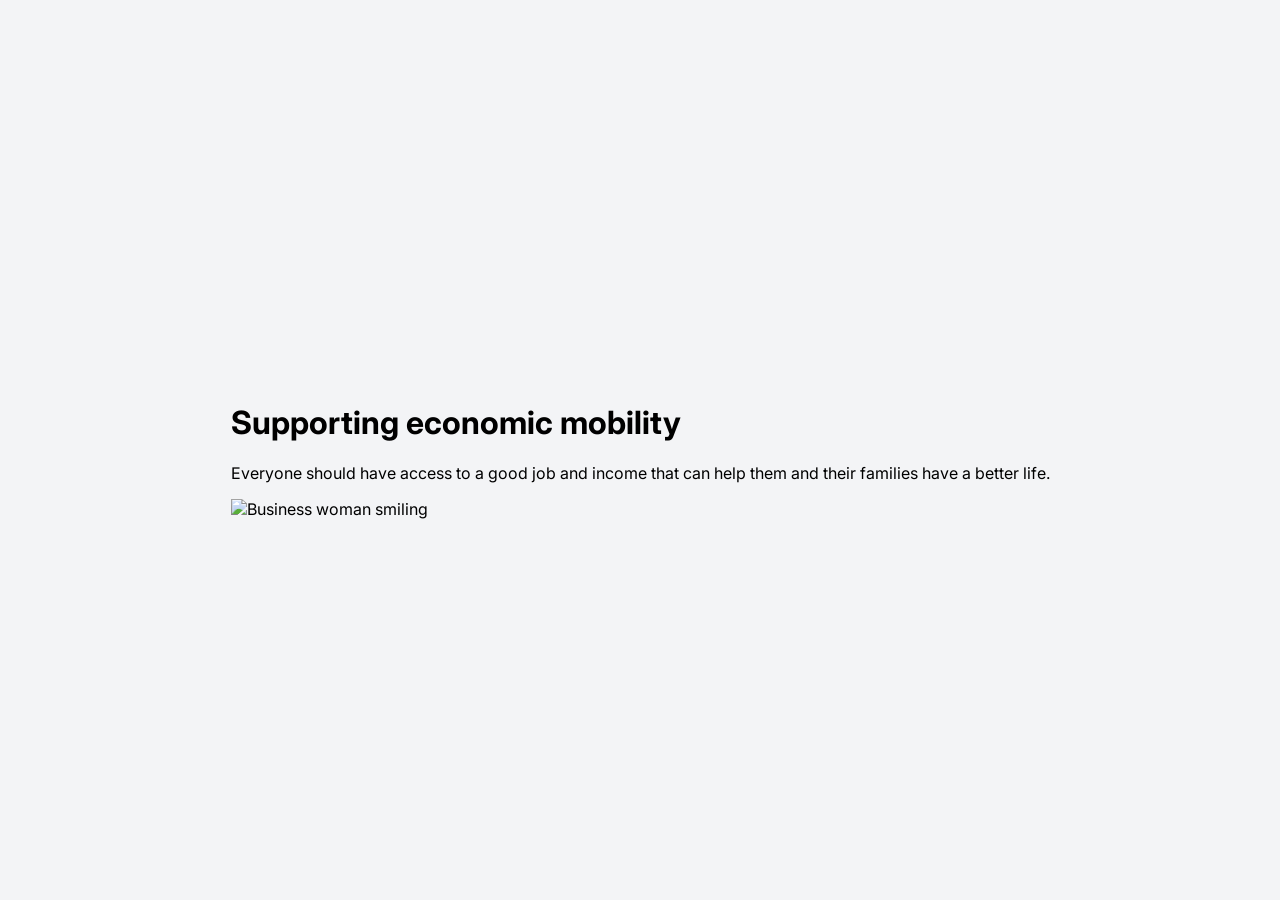
==== assignment/index.html @ f92e91b3 "assignment-update01" ====
<!DOCTYPE html>
<html lang="th">
<head>
    <meta charset="UTF-8">
    <meta name="viewport" content="width=device-width, initial-scale=1.0">
    <title>Supporting Economic Mobility</title>
    <script src="https://cdn.tailwindcss.com"></script>
    <link href="https://fonts.googleapis.com/css2?family=Inter:wght@400;700&display=swap" rel="stylesheet">
    <style>
        body {
            font-family: 'Inter', sans-serif;
            background-color: #f3f4f6;
            display: flex;
            justify-content: center;
            align-items: center;
            min-height: 100vh;
            margin: 0;
        }
    </style>
</head>
<body>

    <div class="bg-white w-full max-w-2xl border-4 border-blue-600 overflow-hidden shadow-2xl">
        
        <div class="p-8 pt-10">
            <h1 class="text-5xl font-extrabold text-slate-900 leading-tight mb-4">
                Supporting economic mobility
            </h1>
            <p class="text-sm font-bold text-slate-800 max-w-md leading-relaxed">
                Everyone should have access to a good job and income that can help them 
                and their families have a better life.
            </p>
        </div>

        <div class="w-full h-96 overflow-hidden">
            <img 
                src="https://images.unsplash.com/photo-1573496359142-b8d87734a5a2?ixlib=rb-4.0.3&auto=format&fit=crop&w=1000&q=80" 
                alt="Business woman smiling" 
                class="w-full h-full object-cover object-top"
            >
        </div>

    </div>

</body>
</html>
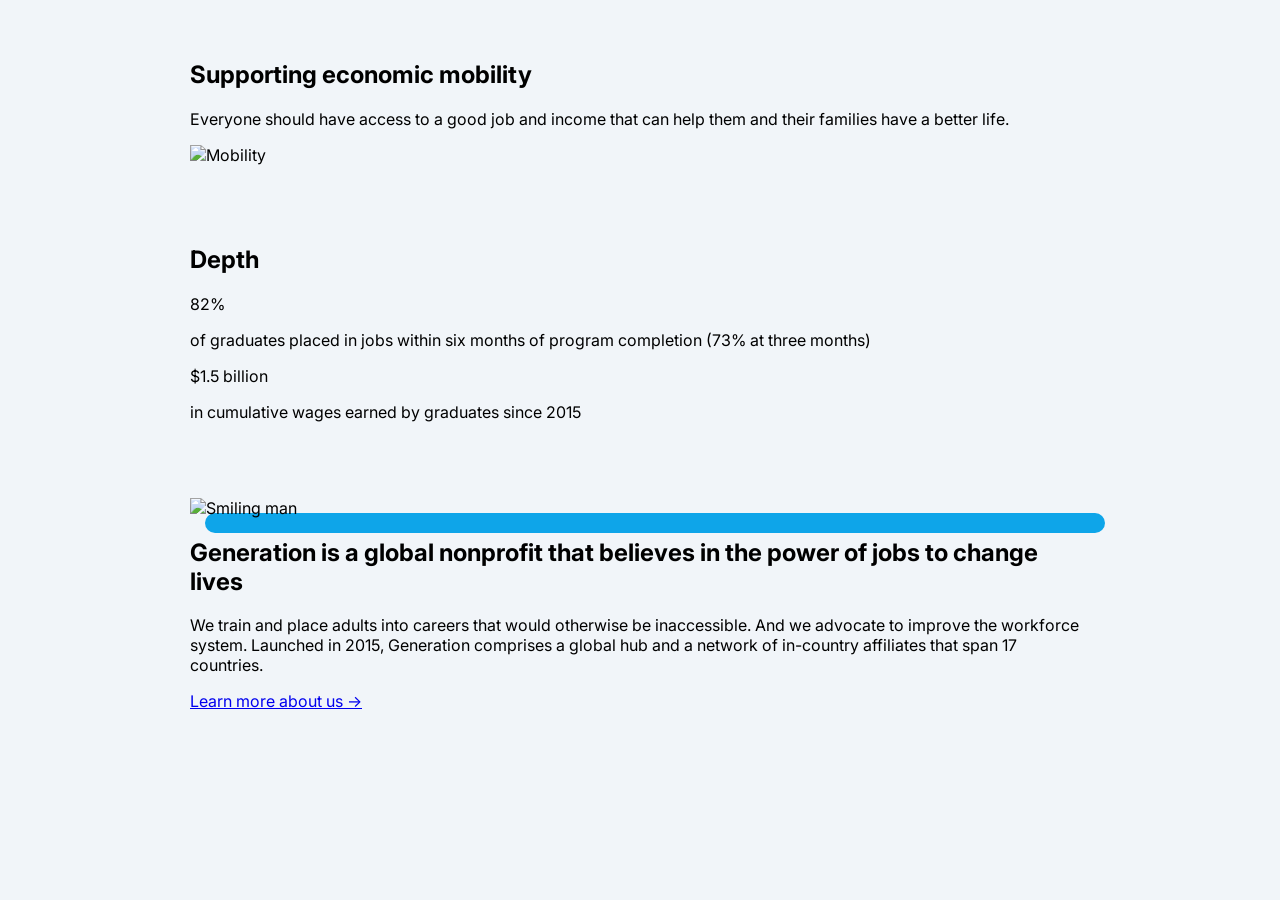
==== commit 981f6abe: "assignment-update02" ====
--- a/assignment/index.html
+++ b/assignment/index.html
@@ -3,42 +3,110 @@
 <head>
     <meta charset="UTF-8">
     <meta name="viewport" content="width=device-width, initial-scale=1.0">
-    <title>Supporting Economic Mobility</title>
+    <title>Generation Portfolio Stack</title>
     <script src="https://cdn.tailwindcss.com"></script>
-    <link href="https://fonts.googleapis.com/css2?family=Inter:wght@400;700&display=swap" rel="stylesheet">
+    <link href="https://fonts.googleapis.com/css2?family=Inter:wght@400;600;700;800&display=swap" rel="stylesheet">
     <style>
         body {
             font-family: 'Inter', sans-serif;
-            background-color: #f3f4f6;
+            background-color: #f1f5f9;
+            margin: 0;
+            padding: 40px 20px;
+        }
+        .main-container {
+            max-width: 900px;
+            margin: 0 auto;
             display: flex;
-            justify-content: center;
-            align-items: center;
-            min-height: 100vh;
-            margin: 0;
+            flex-direction: column;
+            gap: 60px; /* ระยะห่างระหว่างแต่ละหน้า */
+        }
+        /* ลูกเล่นกรอบรูปมนและเงาสีฟ้าตามภาพล่าสุด */
+        .blue-accent-frame {
+            position: relative;
+            z-index: 1;
+        }
+        .blue-accent-frame::before {
+            content: "";
+            position: absolute;
+            bottom: -15px;
+            right: -15px;
+            width: 100%;
+            height: 100%;
+            background-color: #0ea5e9; /* สีฟ้า */
+            border-radius: 2rem;
+            z-index: -1;
         }
     </style>
 </head>
 <body>
 
-    <div class="bg-white w-full max-w-2xl border-4 border-blue-600 overflow-hidden shadow-2xl">
-        
-        <div class="p-8 pt-10">
-            <h1 class="text-5xl font-extrabold text-slate-900 leading-tight mb-4">
-                Supporting economic mobility
-            </h1>
-            <p class="text-sm font-bold text-slate-800 max-w-md leading-relaxed">
-                Everyone should have access to a good job and income that can help them 
-                and their families have a better life.
-            </p>
-        </div>
+    <div class="main-container">
 
-        <div class="w-full h-96 overflow-hidden">
-            <img 
-                src="https://images.unsplash.com/photo-1573496359142-b8d87734a5a2?ixlib=rb-4.0.3&auto=format&fit=crop&w=1000&q=80" 
-                alt="Business woman smiling" 
-                class="w-full h-full object-cover object-top"
-            >
-        </div>
+        <section class="bg-white border-4 border-blue-600 overflow-hidden shadow-xl rounded-lg">
+            <div class="p-8 md:p-12">
+                <h1 class="text-5xl font-extrabold text-slate-900 leading-tight mb-6">
+                    Supporting economic mobility
+                </h1>
+                <p class="text-lg font-bold text-slate-800 max-w-2xl">
+                    Everyone should have access to a good job and income that can help them 
+                    and their families have a better life.
+                </p>
+            </div>
+            <div class="w-full h-96">
+                <img src="https://images.unsplash.com/photo-1573496359142-b8d87734a5a2?auto=format&fit=crop&w=1200&q=80" 
+                     class="w-full h-full object-cover object-top" alt="Mobility">
+            </div>
+        </section>
+
+
+        <section class="bg-white border border-slate-200 p-10 shadow-lg rounded-xl">
+            <h2 class="text-4xl font-bold text-slate-950 mb-12 border-b pb-4">Depth</h2>
+            <div class="space-y-8">
+                <div class="flex flex-col md:flex-row items-center gap-8">
+                    <div class="bg-green-500 text-white text-6xl font-black px-10 py-8 rounded-2xl shadow-md">82%</div>
+                    <p class="text-xl text-slate-900 font-semibold leading-relaxed">
+                        of graduates placed in jobs within six months of program completion 
+                        <span class="text-slate-500 block text-lg font-normal mt-1">(73% at three months)</span>
+                    </p>
+                </div>
+                <div class="flex flex-col md:flex-row items-center gap-8">
+                    <div class="bg-green-500 text-white text-5xl font-black px-10 py-8 rounded-2xl shadow-md whitespace-nowrap">$1.5 billion</div>
+                    <p class="text-xl text-slate-900 font-semibold leading-relaxed">
+                        in cumulative wages earned by graduates since 2015
+                    </p>
+                </div>
+            </div>
+        </section>
+
+
+        <section class="bg-white border border-slate-200 p-8 md:p-16 shadow-lg rounded-xl flex flex-col md:flex-row gap-12 items-center">
+            
+            <div class="w-full md:w-1/2">
+                <div class="blue-accent-frame">
+                    <img src="https://images.unsplash.com/photo-1507003211169-0a1dd7228f2d?auto=format&fit=crop&w=800&q=80" 
+                         class="rounded-[2rem] w-full aspect-square object-cover shadow-inner" 
+                         alt="Smiling man">
+                </div>
+            </div>
+
+            <div class="w-full md:w-1/2 flex flex-col gap-6">
+                <h2 class="text-4xl md:text-5xl font-extrabold text-slate-900 leading-tight">
+                    Generation is a global nonprofit that believes in the power of jobs to change lives
+                </h2>
+                <p class="text-slate-600 leading-relaxed text-lg">
+                    We train and place adults into careers that would otherwise be inaccessible. 
+                    And we advocate to improve the workforce system. Launched in 2015, 
+                    Generation comprises a global hub and a network of in-country affiliates 
+                    that span 17 countries.
+                </p>
+                
+                <a href="#" class="mt-4 inline-flex items-center justify-between w-fit px-6 py-3 bg-sky-200 border-2 border-slate-900 rounded-lg font-bold text-slate-900 hover:bg-sky-300 transition-colors shadow-[4px_4px_0px_0px_rgba(0,0,0,1)]">
+                    Learn more about us 
+                    <span class="ml-4">→</span>
+                </a>
+            </div>
+
+        </section>
 
     </div>
 
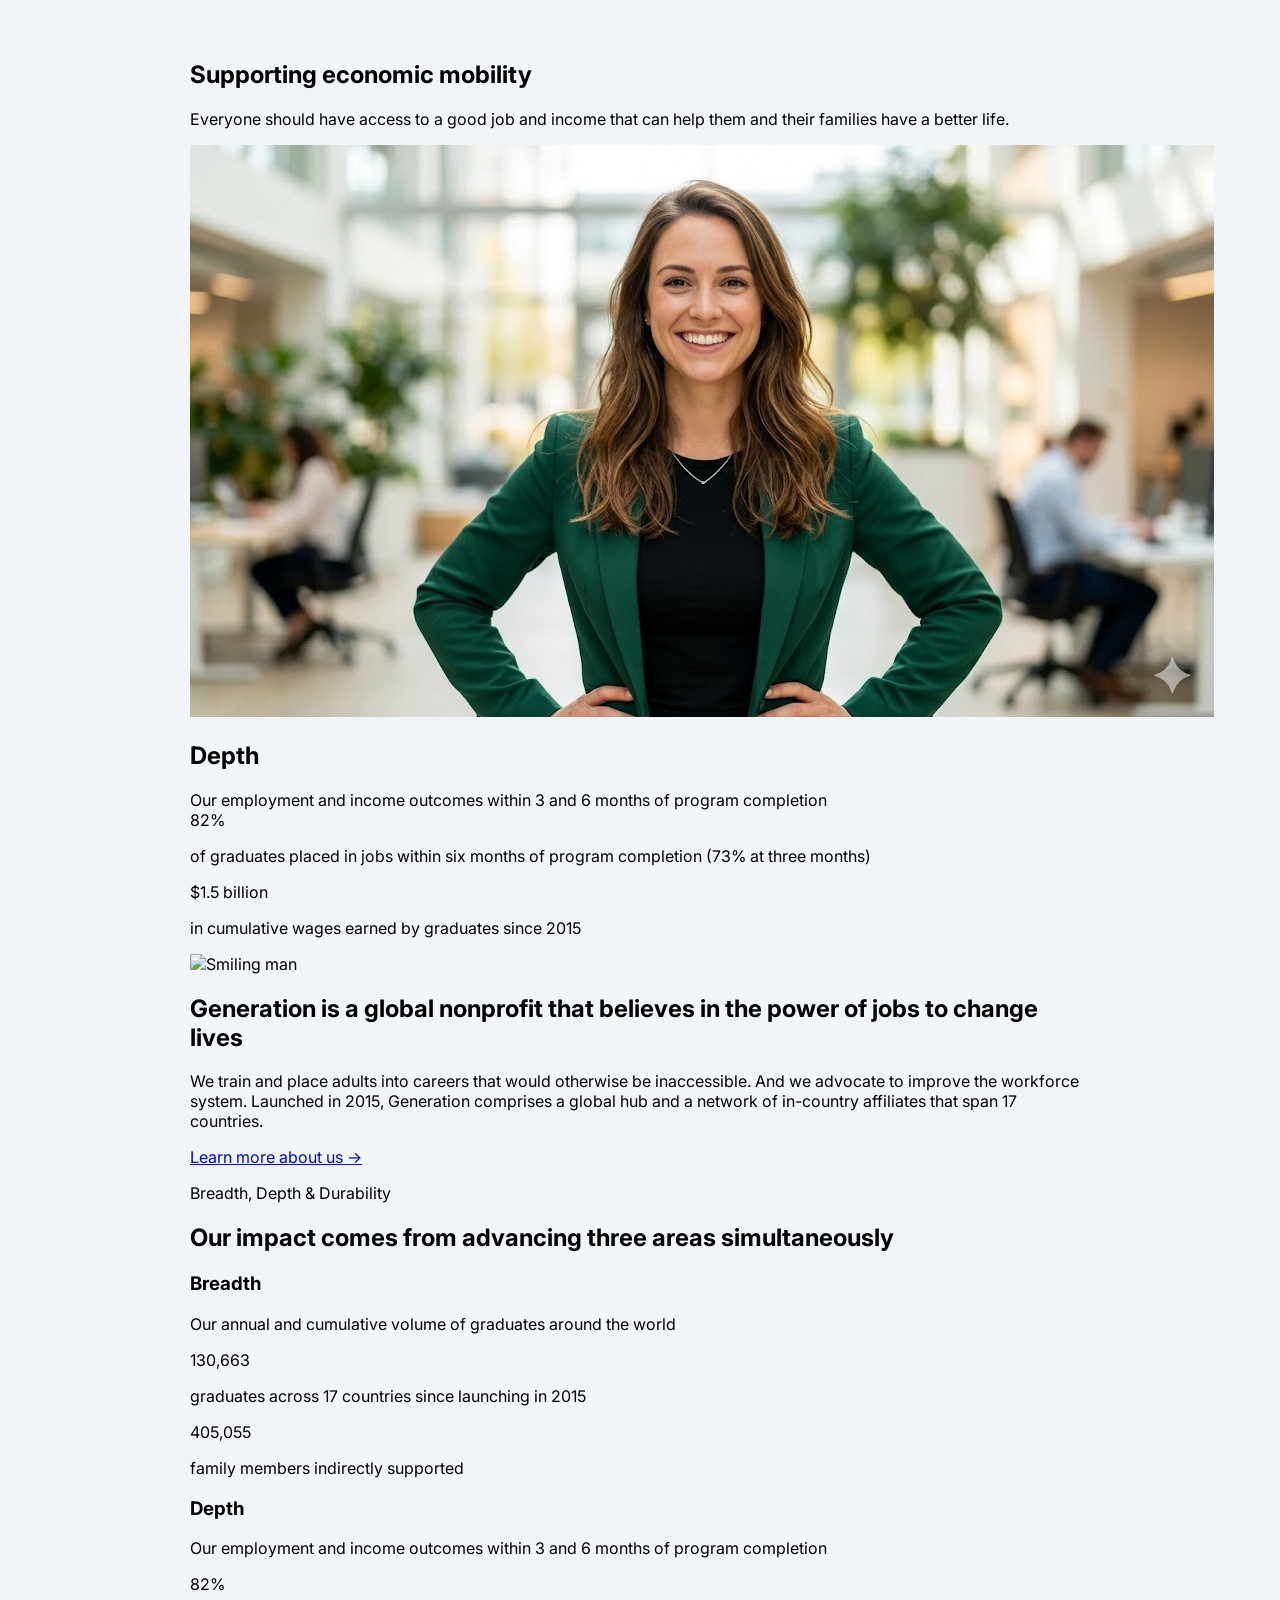
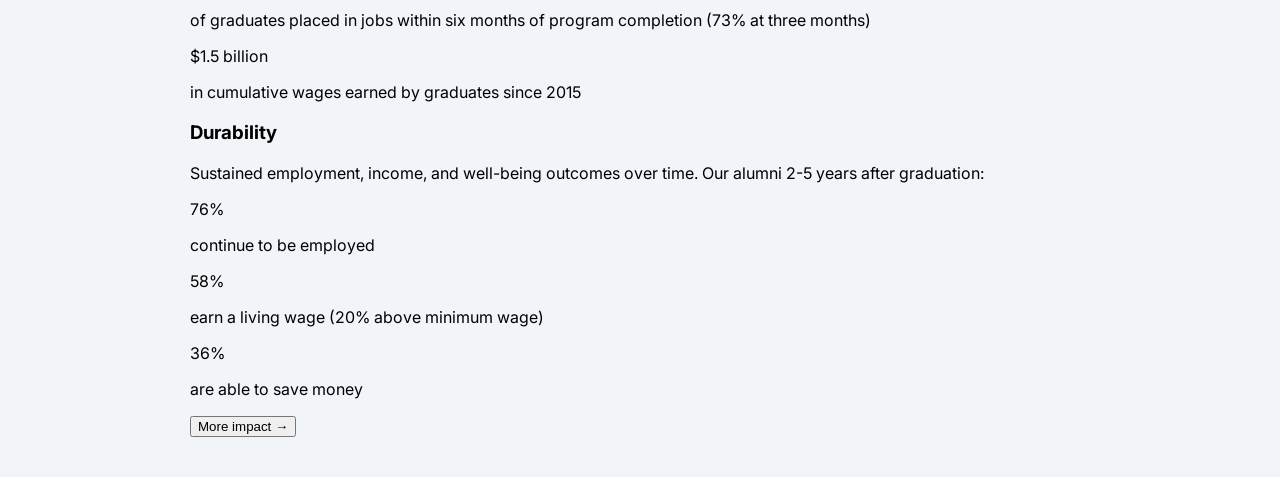
==== commit a1cf2290: "Breadth-depth-durability" ====
--- a/assignment/index.html
+++ b/assignment/index.html
@@ -18,31 +18,15 @@
             margin: 0 auto;
             display: flex;
             flex-direction: column;
-            gap: 60px; /* ระยะห่างระหว่างแต่ละหน้า */
         }
-        /* ลูกเล่นกรอบรูปมนและเงาสีฟ้าตามภาพล่าสุด */
-        .blue-accent-frame {
-            position: relative;
-            z-index: 1;
-        }
-        .blue-accent-frame::before {
-            content: "";
-            position: absolute;
-            bottom: -15px;
-            right: -15px;
-            width: 100%;
-            height: 100%;
-            background-color: #0ea5e9; /* สีฟ้า */
-            border-radius: 2rem;
-            z-index: -1;
-        }
+        
     </style>
 </head>
 <body>
 
     <div class="main-container">
 
-        <section class="bg-white border-4 border-blue-600 overflow-hidden shadow-xl rounded-lg">
+        <section class="bg-white border border-slate-200 overflow-hidden p-10 shadow-lg rounded-xl">
             <div class="p-8 md:p-12">
                 <h1 class="text-5xl font-extrabold text-slate-900 leading-tight mb-6">
                     Supporting economic mobility
@@ -52,15 +36,22 @@
                     and their families have a better life.
                 </p>
             </div>
-            <div class="w-full h-96">
-                <img src="https://images.unsplash.com/photo-1573496359142-b8d87734a5a2?auto=format&fit=crop&w=1200&q=80" 
-                     class="w-full h-full object-cover object-top" alt="Mobility">
-            </div>
+            <div class="w-full h-96 bg-slate-50 flex justify-center items-center overflow-hidden">
+    <img 
+    src="w1.jpg" 
+    class="max-w-full max-h-full object-contain" 
+    alt="Beautiful and confident woman in professional setting"
+
+>
+</div>
         </section>
 
 
         <section class="bg-white border border-slate-200 p-10 shadow-lg rounded-xl">
             <h2 class="text-4xl font-bold text-slate-950 mb-12 border-b pb-4">Depth</h2>
+            <div class="text-xl text-slate-900 font-normal leading-relaxed mb-8">
+                Our employment and income outcomes within 3 and 6 months of program completion
+            </div>
             <div class="space-y-8">
                 <div class="flex flex-col md:flex-row items-center gap-8">
                     <div class="bg-green-500 text-white text-6xl font-black px-10 py-8 rounded-2xl shadow-md">82%</div>
@@ -107,7 +98,91 @@
             </div>
 
         </section>
+<section class="bg-white border border-slate-200 p-8 md:p-12 shadow-lg rounded-xl flex flex-col gap-8">
+    
+    <div>
+        <p class="text-xs font-bold tracking-widest text-slate-500 uppercase mb-2">Breadth, Depth & Durability</p>
+        <h2 class="text-4xl font-extrabold text-slate-900 leading-tight max-w-2xl">
+            Our impact comes from advancing three areas simultaneously
+        </h2>
+    </div>
 
+    <div class="grid grid-cols-1 md:grid-cols-3 gap-10">
+        
+        <div class="flex flex-col gap-4">
+            <h3 class="text-2xl font-bold text-slate-900">Breadth</h3>
+            <p class="text-sm text-slate-600 leading-relaxed min-h-[60px]">
+                Our annual and cumulative volume of graduates around the world
+            </p>
+            <div class="space-y-4">
+                <div>
+                    <div class="bg-sky-500 text-white text-3xl font-black px-4 py-3 rounded-lg inline-block w-full text-center">
+                        130,663
+                    </div>
+                    <p class="text-xs font-bold text-slate-800 mt-2">graduates across 17 countries since launching in 2015</p>
+                </div>
+                <div>
+                    <div class="bg-sky-500 text-white text-3xl font-black px-4 py-3 rounded-lg inline-block w-full text-center">
+                        405,055
+                    </div>
+                    <p class="text-xs font-bold text-slate-800 mt-2">family members indirectly supported</p>
+                </div>
+            </div>
+        </div>
+
+        <div class="flex flex-col gap-4">
+            <h3 class="text-2xl font-bold text-slate-900">Depth</h3>
+            <p class="text-sm text-slate-600 leading-relaxed min-h-[60px]">
+                Our employment and income outcomes within 3 and 6 months of program completion
+            </p>
+            <div class="space-y-4">
+                <div>
+                    <div class="bg-green-500 text-white text-3xl font-black px-4 py-3 rounded-lg inline-block w-full text-center">
+                        82%
+                    </div>
+                    <p class="text-xs font-bold text-slate-800 mt-2">of graduates placed in jobs within six months of program completion (73% at three months)</p>
+                </div>
+                <div>
+                    <div class="bg-green-500 text-white text-3xl font-black px-4 py-3 rounded-lg inline-block w-full text-center">
+                        $1.5 billion
+                    </div>
+                    <p class="text-xs font-bold text-slate-800 mt-2">in cumulative wages earned by graduates since 2015</p>
+                </div>
+            </div>
+        </div>
+
+        <div class="flex flex-col gap-4">
+            <h3 class="text-2xl font-bold text-slate-900">Durability</h3>
+            <p class="text-sm text-slate-600 leading-relaxed min-h-[60px]">
+                Sustained employment, income, and well-being outcomes over time.
+                <span class="block font-bold mt-1">Our alumni 2-5 years after graduation:</span>
+            </p>
+            <div class="grid grid-cols-3 gap-2">
+                <div class="text-center">
+                    <div class="bg-amber-400 text-slate-900 text-xl font-black py-4 rounded-lg shadow-sm">76%</div>
+                    <p class="text-[10px] font-bold mt-2 leading-tight">continue to be employed</p>
+                </div>
+                <div class="text-center">
+                    <div class="bg-amber-400 text-slate-900 text-xl font-black py-4 rounded-lg shadow-sm">58%</div>
+                    <p class="text-[10px] font-bold mt-2 leading-tight">earn a living wage (20% above minimum wage)</p>
+                </div>
+                <div class="text-center">
+                    <div class="bg-amber-400 text-slate-900 text-xl font-black py-4 rounded-lg shadow-sm">36%</div>
+                    <p class="text-[10px] font-bold mt-2 leading-tight">are able to save money</p>
+                </div>
+            </div>
+        </div>
+
+    </div>
+
+    <div class="mt-4">
+        <button class="border-2 border-slate-900 px-6 py-2 rounded-lg font-bold flex items-center gap-2 hover:bg-slate-50 transition-all shadow-[4px_4px_0px_0px_rgba(0,0,0,1)] active:shadow-none active:translate-x-[2px] active:translate-y-[2px]">
+            More impact 
+            <span>→</span>
+        </button>
+    </div>
+
+</section>
     </div>
 
 </body>
